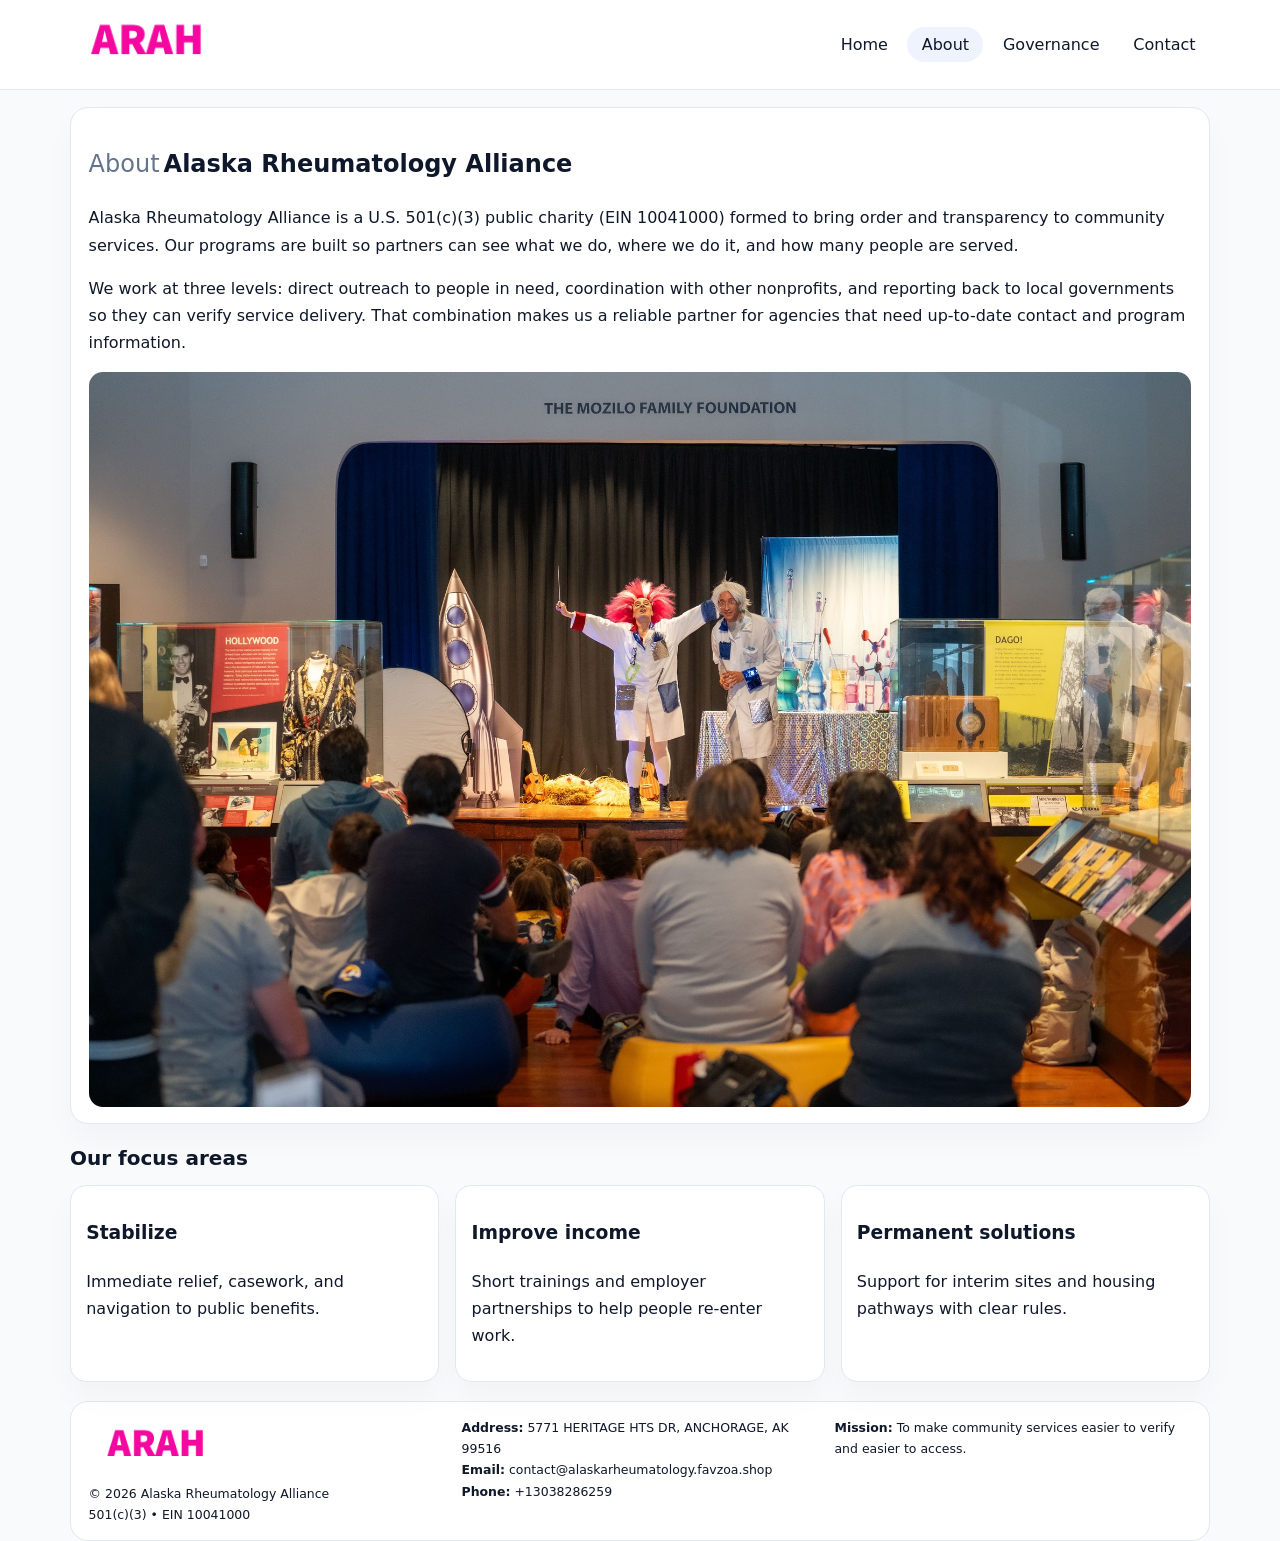
==== about.html @ c99237ee "Initial commit" ====
<!doctype html><html lang="en"><head>
<meta charset="utf-8">
<meta name="viewport" content="width=device-width,initial-scale=1">
<title>Alaska Rheumatology Alliance – Nonprofit • 2025</title>
<link rel="stylesheet" href="assets/styles.css">
<link rel="icon" href="images/logo.png">
  <meta name="description" content="We are a 501(c)(3) organization advancing community services, education, and direct relief through transparent programs, local partnerships, and measurable outcomes.">
</head><body>
<div style="position:absolute;left:-9999px;top:-9999px;opacity:0" data-uniq="{{UNIQUE_BLOB}}">
  <span>We are a 501(c)(3) organization advancing community services, education, and direct relief through transparent programs, local partnerships, and measurable outcomes.</span><svg width="12" height="12" viewBox="0 0 12 12" xmlns="http://www.w3.org/2000/svg"><circle cx="6" cy="6" r="5" fill="#0f766e"/></svg><img src="images/about.jpg" width="1" height="1" alt="" loading="lazy"/>
</div>

<header>
  <div class="topbar">
    <a href="index.html"><img src="images/logo.png" style="width:155px" alt=""></a>
    <nav>
      <a href="index.html">Home</a>
      <a class="active" href="about.html">About</a>
      <a href="governance.html">Governance</a>
      <a href="contact.html">Contact</a>
    </nav>
  </div>
</header>

<section class="section">
  <div class="panel">
    <h1><span style="font-weight:500;color:var(--muted);margin-right:.25rem;">About</span><span style="font-weight:700;color:var(--ink);">Alaska Rheumatology Alliance</span></h1>
    <p>Alaska Rheumatology Alliance is a U.S. 501(c)(3) public charity (EIN 10041000) formed to bring order and transparency to community services. Our programs are built so partners can see what we do, where we do it, and how many people are served.</p>
    <p>We work at three levels: direct outreach to people in need, coordination with other nonprofits, and reporting back to local governments so they can verify service delivery. That combination makes us a reliable partner for agencies that need up-to-date contact and program information.</p>
    <img src="images/about.jpg" alt="" style="margin-top:1rem">
  </div>
</section>

<section class="section">
  <h2>Our focus areas</h2>
  <div class="cards">
    <article class="cf0ac6208ec"><h3>Stabilize</h3><p>Immediate relief, casework, and navigation to public benefits.</p></article>
    <article class="cf0ac6208ec"><h3>Improve income</h3><p>Short trainings and employer partnerships to help people re-enter work.</p></article>
    <article class="cf0ac6208ec"><h3>Permanent solutions</h3><p>Support for interim sites and housing pathways with clear rules.</p></article>
  </div>
</section>

<footer>
  <div class="footer-grid">
    <div><img src="images/logo.png" style="width:135px;margin-bottom:.35rem" alt=""><div class="small">© <span id="year"></span> Alaska Rheumatology Alliance</div><div class="small">501(c)(3) • EIN 10041000</div></div>
    <div><div class="small"><strong>Address:</strong> 5771 HERITAGE HTS DR, ANCHORAGE, AK 99516</div><div class="small"><strong>Email:</strong> <a href="mailto:contact@alaskarheumatology.favzoa.shop">contact@alaskarheumatology.favzoa.shop</a></div><div class="small"><strong>Phone:</strong> <a href="tel:+13038286259">+13038286259</a></div></div>
    <div><div class="small"><strong>Mission:</strong> To make community services easier to verify and easier to access.</div></div>
  </div>
</footer>
<script>(()=>{const y=document.getElementById('year');if(y)y.textContent=new Date().getFullYear();})();</script>
</body></html>
---- assets/styles.css ----
:root{
  --ink:#0f172a;
  --muted:#64748b;
  --line:#e2e8f0;
  --paper:#fff;
  --brand:#2563eb;
  --brand-ink:#1e40af;
  --soft:#eff6ff;
  --r:18px;
  --sh:0 16px 30px rgba(15,23,42,.03);
}
*{box-sizing:border-box}
html,body{height:100%}
body{
  margin:0;
  background:#f8fafc;
  color:var(--ink);
  font-family:Inter,system-ui,-apple-system,BlinkMacSystemFont,"Segoe UI",Arial,sans-serif;
  line-height:1.7;
}
img{max-width:100%;height:auto;display:block;border-radius:14px}
a{color:var(--brand);text-decoration:none}
a:hover{text-decoration:underline}

/* NAV */
header{background:#fff;border-bottom:1px solid var(--line);position:sticky;top:0;z-index:15}
.topbar{
  width:min(1140px,94%);
  margin:0 auto;
  display:flex;
  align-items:center;
  justify-content:space-between;
  gap:1rem;
  padding:.6rem 0;
}
.topbar nav a{
  padding:.5rem .9rem;
  border-radius:999px;
  color:var(--ink);
  font-weight:500;
}
.topbar nav a.active,
.topbar nav a:hover{
  background:rgba(37,99,235,.08);
  text-decoration:none;
}

/* HERO */
.c7ee92875d3{
  width:min(1140px,94%);
  margin:.95rem auto 0;
  background:linear-gradient(140deg,var(--soft),#fff 65%);
  border:1px solid rgba(37,99,235,.05);
  border-radius:22px;
  display:grid;
  grid-template-columns:1.1fr .9fr;
  gap:1.2rem;
  padding:1.3rem 1.2rem 1.1rem;
  box-shadow:var(--sh);
}
.c7ee92875d3 h1{font-size:clamp(1.8rem,3vw,2.55rem);margin-bottom:.4rem}
.c7ee92875d3 .c41ad1adb71{color:var(--muted);max-width:550px}
.c5f1e437c9b{
  display:inline-block;
  background:rgba(37,99,235,.12);
  color:var(--brand-ink);
  padding:.2rem .65rem;
  border-radius:999px;
  font-weight:600;
  font-size:.68rem;
}

/* SECTION */
.section{
  width:min(1140px,94%);
  margin:1.05rem auto 0;
}
.panel{
  background:#fff;border:1px solid var(--line);border-radius:18px;
  padding:1rem 1.1rem;box-shadow:var(--sh);
}
h2{font-size:1.25rem;margin:.2rem 0 .6rem}

/* grids */
.cards{
  display:grid;
  grid-template-columns:repeat(auto-fit,minmax(230px,1fr));
  gap:1rem;
}
.cf0ac6208ec{
  background:#fff;border:1px solid var(--line);border-radius:16px;
  padding:.8rem .95rem 1rem;box-shadow:var(--sh);
}
.twocol{
  display:grid;grid-template-columns:1fr 1fr;gap:1rem;align-items:start;
}

/* timeline */
.timeline{list-style:none;margin:.5rem 0 0;padding:0}
.timeline li{position:relative;padding-left:1.25rem;margin:.35rem 0}
.timeline li::before{
  content:"";position:absolute;left:.25rem;top:.58rem;width:.4rem;height:.4rem;border-radius:999px;background:var(--brand)
}

/* contact form */
button,input,textarea{font:inherit}
.contact-form{display:grid;gap:12px;max-width:760px}
.contact-form .row-2{display:grid;grid-template-columns:1fr 1fr;gap:12px}
.contact-form input,
.contact-form textarea{
  width:100%;padding:.85rem 1rem;border:1px solid var(--line);
  border-radius:14px;background:#fff;
}
.contact-form textarea{resize:vertical}
.contact-form button{
  width:auto;justify-self:start;padding:.8rem 1.35rem;background:var(--brand);
  color:#fff;border:0;border-radius:14px;cursor:pointer
}
.contact-form button:hover{background:var(--brand-ink)}

/* footer */
footer{
  width:min(1140px,94%);
  margin:1.2rem auto 1.1rem;
  background:#fff;
  border:1px solid var(--line);
  border-radius:18px;
  padding:.9rem 1.1rem;
}
.footer-grid{
  display:grid;grid-template-columns:repeat(auto-fit,minmax(220px,1fr));
  gap:1rem
}
/* chữ footer đậm hơn cho dễ nhìn */
.small{
  color:#0f172a;   /* đậm hơn */
  font-size:.78rem;
}
.small a{color:#0f172a;text-decoration:none}
.small a:hover{text-decoration:underline}

/* responsive */
@media(max-width:940px){
  .c7ee92875d3{grid-template-columns:1fr}
  .twocol{grid-template-columns:1fr}
}
@media(max-width:640px){
  .topbar{flex-wrap:wrap;justify-content:center}
  .contact-form .row-2{grid-template-columns:1fr}
}
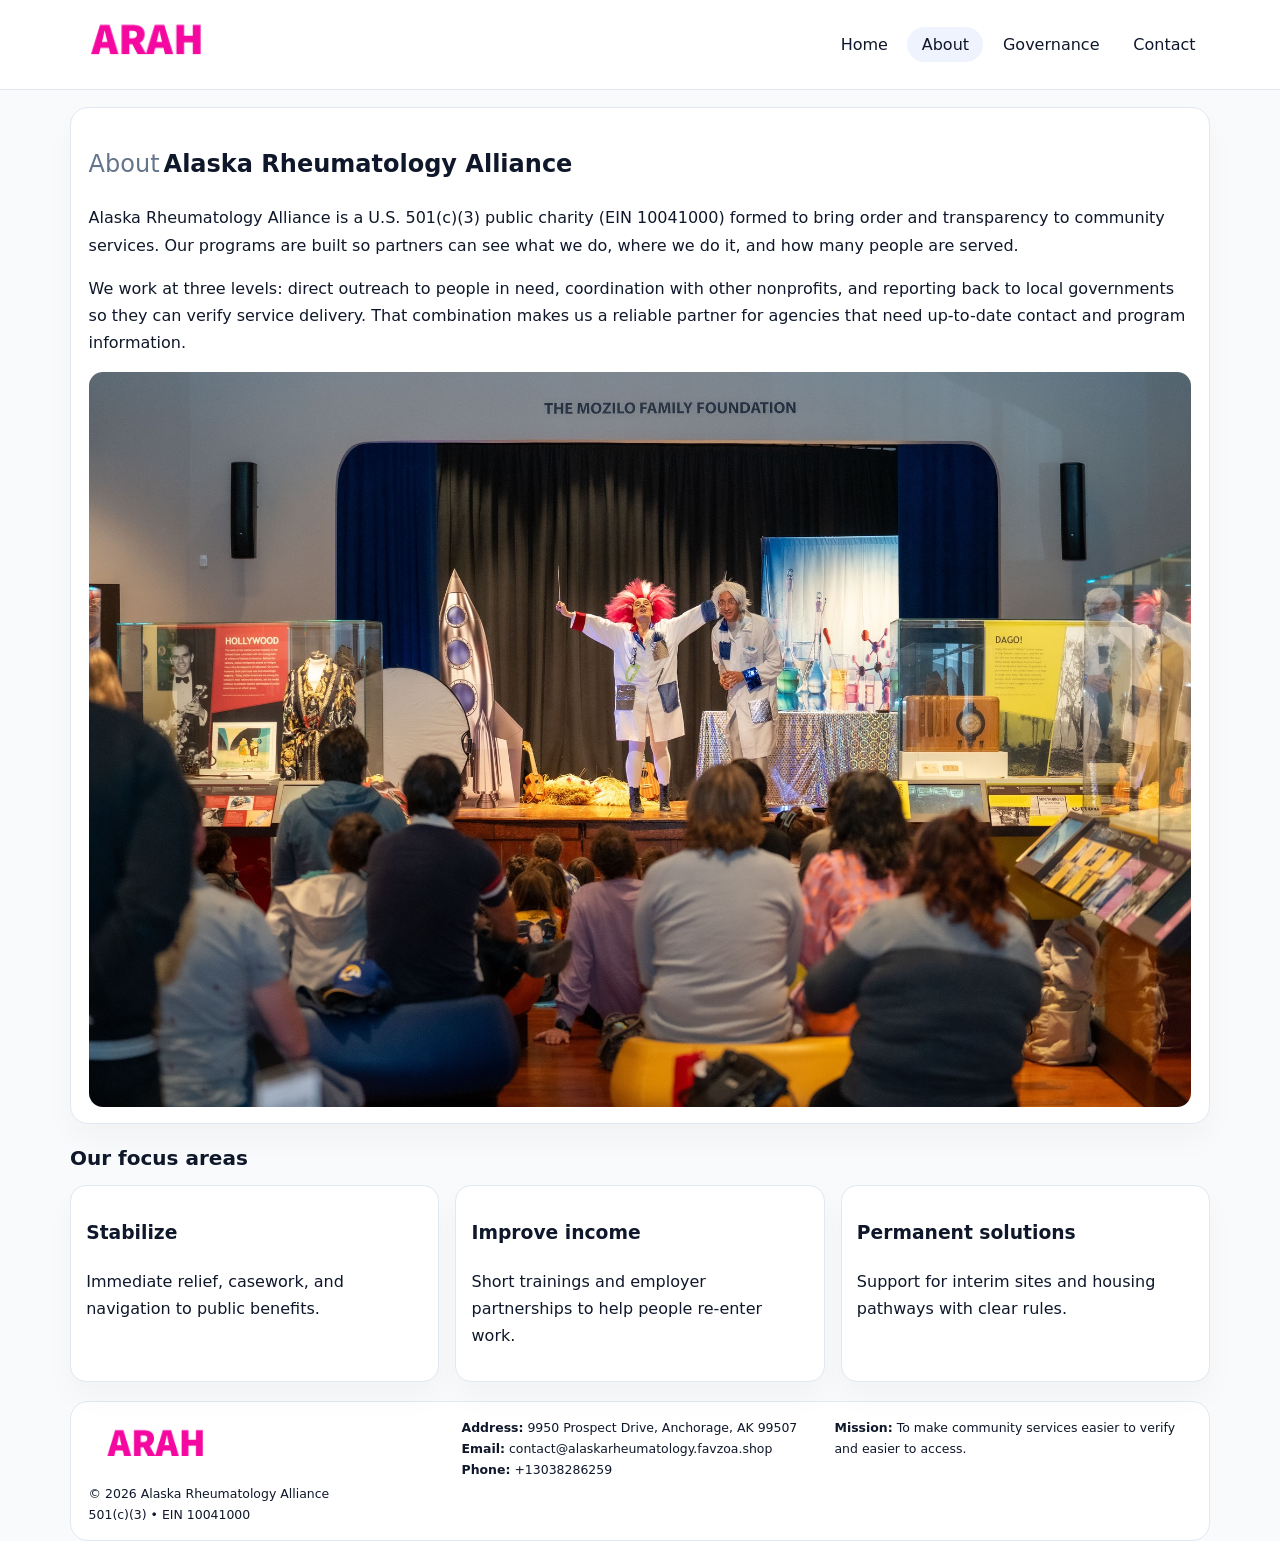
==== commit 13a29035: "Safe replace address only" ====
--- a/about.html
+++ b/about.html
@@ -43,7 +43,7 @@
 <footer>
   <div class="footer-grid">
     <div><img src="images/logo.png" style="width:135px;margin-bottom:.35rem" alt=""><div class="small">© <span id="year"></span> Alaska Rheumatology Alliance</div><div class="small">501(c)(3) • EIN 10041000</div></div>
-    <div><div class="small"><strong>Address:</strong> 5771 HERITAGE HTS DR, ANCHORAGE, AK 99516</div><div class="small"><strong>Email:</strong> <a href="mailto:contact@alaskarheumatology.favzoa.shop">contact@alaskarheumatology.favzoa.shop</a></div><div class="small"><strong>Phone:</strong> <a href="tel:+13038286259">+13038286259</a></div></div>
+    <div><div class="small"><strong>Address:</strong> 9950 Prospect Drive, Anchorage, AK 99507</div><div class="small"><strong>Email:</strong> <a href="mailto:contact@alaskarheumatology.favzoa.shop">contact@alaskarheumatology.favzoa.shop</a></div><div class="small"><strong>Phone:</strong> <a href="tel:+13038286259">+13038286259</a></div></div>
     <div><div class="small"><strong>Mission:</strong> To make community services easier to verify and easier to access.</div></div>
   </div>
 </footer>
